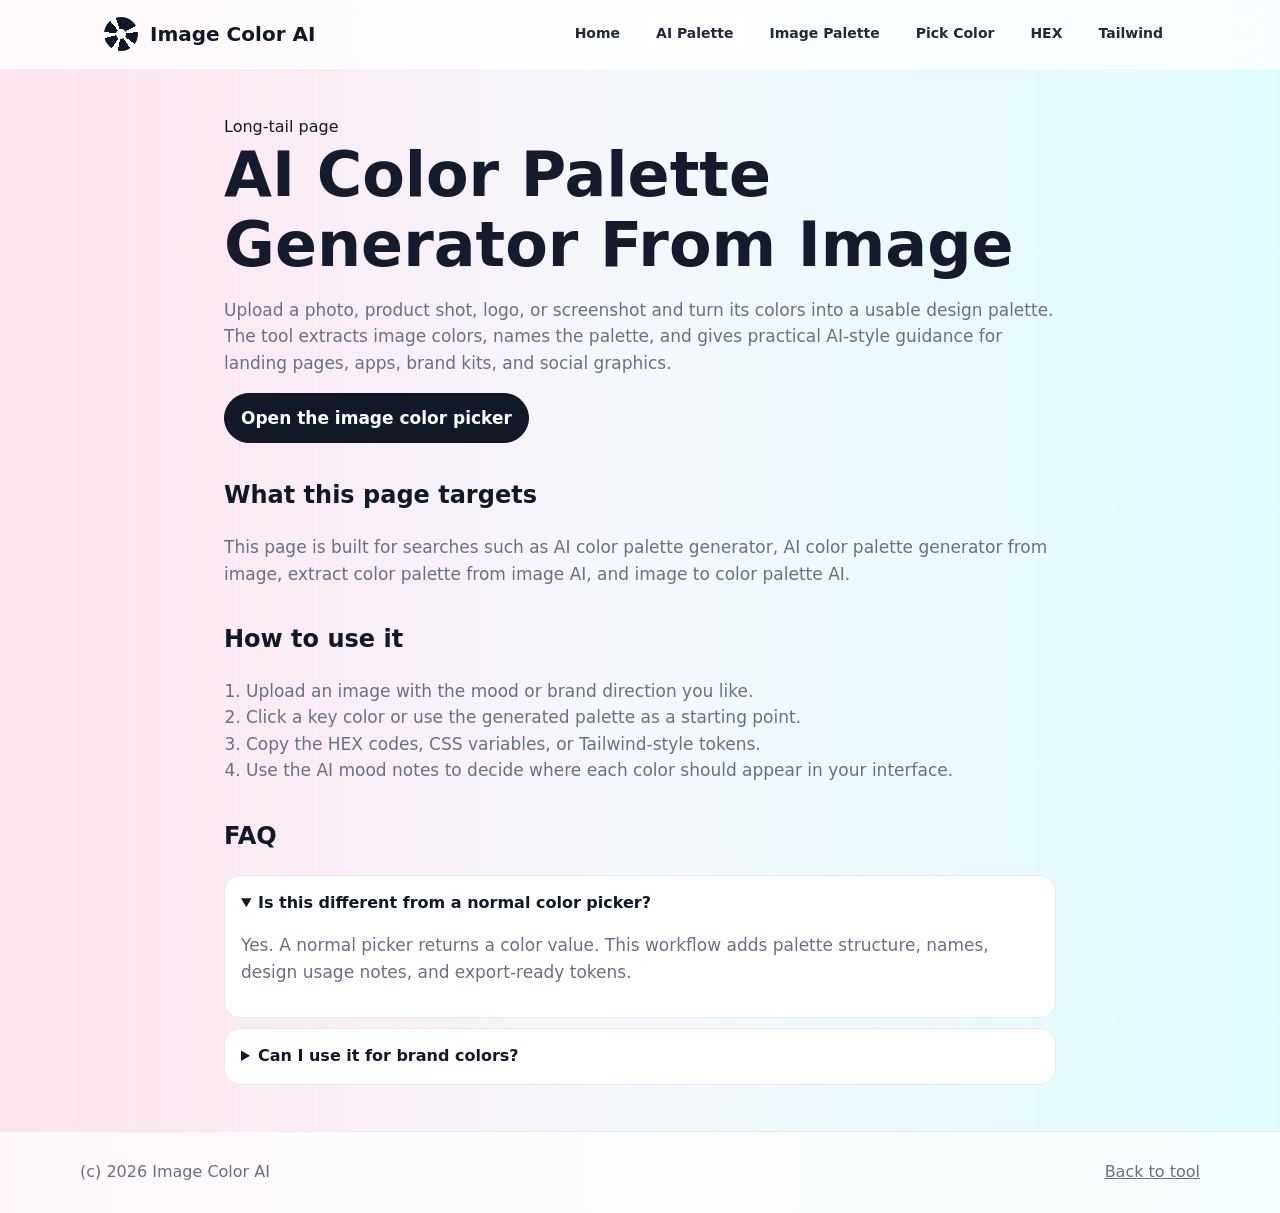
==== ai-color-palette-generator.html @ f106af61 "Initial Image Color AI static site" ====
<!doctype html>
<html lang="en">
<head>
  <meta charset="utf-8">
  <meta name="viewport" content="width=device-width, initial-scale=1">
  <title>AI Color Palette Generator From Image | Image Color AI</title>
  <meta name="description" content="Generate an AI-assisted color palette from any image, with HEX codes, color names, mood analysis, and CSS-ready design tokens.">
  <link rel="canonical" href="https://imagecolorai.com/ai-color-palette-generator.html">
  <link rel="stylesheet" href="assets/styles.css">
</head>
<body>
  <header class="site-header"><nav class="nav"><a class="brand" href="index.html"><span class="brand-mark"></span><span>Image Color AI</span></a><div class="nav-links"><a href="index.html">Home</a><a href="ai-color-palette-generator.html" aria-current="page">AI Palette</a><a href="color-palette-from-image.html">Image Palette</a><a href="pick-color-from-image.html">Pick Color</a><a href="hex-color-picker-from-image.html">HEX</a><a href="tailwind-color-palette-generator.html">Tailwind</a></div></nav></header>
  <main>
    <article class="article">
      <div class="eyebrow"><span class="dot"></span> Long-tail page</div>
      <h1>AI Color Palette Generator From Image</h1>
      <p>Upload a photo, product shot, logo, or screenshot and turn its colors into a usable design palette. The tool extracts image colors, names the palette, and gives practical AI-style guidance for landing pages, apps, brand kits, and social graphics.</p>
      <p><a class="button primary" href="index.html#tool">Open the image color picker</a></p>
      <h2>What this page targets</h2>
      <p>This page is built for searches such as AI color palette generator, AI color palette generator from image, extract color palette from image AI, and image to color palette AI.</p>
      <h2>How to use it</h2>
      <ol class="steps">
        <li>Upload an image with the mood or brand direction you like.</li>
        <li>Click a key color or use the generated palette as a starting point.</li>
        <li>Copy the HEX codes, CSS variables, or Tailwind-style tokens.</li>
        <li>Use the AI mood notes to decide where each color should appear in your interface.</li>
      </ol>
      <section class="faq">
        <h2>FAQ</h2>
        <details open><summary>Is this different from a normal color picker?</summary><p>Yes. A normal picker returns a color value. This workflow adds palette structure, names, design usage notes, and export-ready tokens.</p></details>
        <details><summary>Can I use it for brand colors?</summary><p>Yes. Upload a logo, product image, or screenshot and build a palette around the strongest color signal.</p></details>
      </section>
    </article>
  </main>
  <footer class="site-footer"><div class="footer-inner"><span>(c) <span data-year></span> Image Color AI</span><span><a href="index.html">Back to tool</a></span></div></footer>
  <script src="assets/site.js"></script>
</body>
</html>
---- assets/styles.css ----
:root {
  color-scheme: light;
  --ink: #111827;
  --muted: #687083;
  --soft: #f6f8fb;
  --line: #e7ebf1;
  --panel: #ffffff;
  --accent: #111827;
  --accent-soft: #eef3ff;
  --ai: #6d5dfc;
  --pink: #ffd8e8;
  --cyan: #d8fbff;
  --green: #dbf7dc;
  --shadow: 0 20px 70px rgba(25, 35, 54, 0.12);
}

* {
  box-sizing: border-box;
}

html {
  scroll-behavior: smooth;
}

body {
  margin: 0;
  min-height: 100vh;
  color: var(--ink);
  font-family: Inter, ui-sans-serif, system-ui, -apple-system, BlinkMacSystemFont, "Segoe UI", sans-serif;
  line-height: 1.55;
  background:
    linear-gradient(90deg, rgba(255, 216, 232, 0.74), rgba(244, 247, 251, 0.92) 48%, rgba(216, 251, 255, 0.82)),
    repeating-linear-gradient(90deg, rgba(255, 255, 255, 0.18) 0 78px, rgba(17, 24, 39, 0.035) 79px 80px);
}

a {
  color: inherit;
}

.site-header {
  position: sticky;
  top: 0;
  z-index: 20;
  background: rgba(255, 255, 255, 0.78);
  backdrop-filter: blur(18px);
  border-bottom: 1px solid rgba(255, 255, 255, 0.66);
}

.nav {
  max-width: 1120px;
  min-height: 68px;
  margin: 0 auto;
  padding: 12px 24px;
  display: flex;
  align-items: center;
  justify-content: space-between;
  gap: 18px;
}

.brand {
  display: inline-flex;
  align-items: center;
  gap: 12px;
  color: var(--ink);
  font-size: 20px;
  font-weight: 850;
  text-decoration: none;
  white-space: nowrap;
}

.brand-mark {
  position: relative;
  width: 34px;
  height: 34px;
  border-radius: 50%;
  background: conic-gradient(from 18deg, #111827, #111827 12%, #ffffff 12% 18%, #111827 18% 30%, #ffffff 30% 36%, #111827 36% 48%, #ffffff 48% 54%, #111827 54% 66%, #ffffff 66% 72%, #111827 72% 84%, #ffffff 84% 90%, #111827 90%);
}

.brand-mark::after {
  content: "";
  position: absolute;
  inset: 12px;
  border-radius: 50%;
  background: #fff;
}

.nav-links {
  display: flex;
  align-items: center;
  gap: 10px;
  justify-content: flex-end;
  white-space: nowrap;
}

.nav-links a {
  display: inline-flex;
  align-items: center;
  min-height: 40px;
  padding: 9px 13px;
  border-radius: 999px;
  color: #222938;
  font-size: 14px;
  font-weight: 700;
  text-decoration: none;
}

.nav-links a:hover,
.nav-links a[aria-current="page"] {
  background: rgba(255, 255, 255, 0.8);
}

.nav-links .nav-cta {
  color: #fff;
  background: var(--ink);
  padding-inline: 18px;
}

.nav-links .nav-cta:hover {
  background: #000;
}

.hero {
  max-width: 1120px;
  margin: 0 auto;
  padding: 230px 24px 34px;
}

.hero-center {
  max-width: 880px;
  margin: 0 auto;
  text-align: center;
}

h1 {
  margin: 0;
  color: #151b2d;
  font-size: clamp(42px, 6vw, 72px);
  line-height: 1.13;
  letter-spacing: 0;
  font-weight: 640;
}

.hero-copy {
  max-width: 740px;
  margin: 24px auto 0;
  color: #667085;
  font-size: clamp(17px, 2vw, 22px);
}

.tool-section {
  max-width: 1120px;
  margin: 0 auto;
  padding: 16px 24px 56px;
}

.tool-shell {
  overflow: hidden;
  border: 1px solid rgba(255, 255, 255, 0.82);
  border-radius: 28px;
  background: rgba(255, 255, 255, 0.88);
  box-shadow: var(--shadow);
  backdrop-filter: blur(18px);
}

.tool-top {
  min-height: 70px;
  padding: 14px 18px;
  border-bottom: 1px solid var(--line);
  display: flex;
  align-items: center;
  justify-content: space-between;
  gap: 16px;
}

.tool-tabs {
  display: flex;
  align-items: center;
  gap: 8px;
  flex-wrap: wrap;
}

.tool-tab {
  min-height: 40px;
  padding: 9px 14px;
  border: 1px solid transparent;
  border-radius: 999px;
  color: #485064;
  background: transparent;
  font-weight: 750;
  cursor: pointer;
}

.tool-tab.active {
  color: var(--ink);
  background: var(--soft);
  border-color: var(--line);
}

.safe-note {
  color: #6b7280;
  font-size: 13px;
  font-weight: 750;
}

.tool-grid {
  display: grid;
  grid-template-columns: minmax(0, 1fr) 326px;
  min-height: 560px;
}

.drop-zone {
  position: relative;
  display: grid;
  place-items: center;
  min-height: 560px;
  padding: 28px;
  overflow: hidden;
  cursor: pointer;
  background:
    radial-gradient(circle at 20% 20%, rgba(255, 216, 232, 0.75), transparent 28%),
    radial-gradient(circle at 82% 22%, rgba(216, 251, 255, 0.78), transparent 28%),
    linear-gradient(135deg, rgba(255, 255, 255, 0.8), rgba(246, 248, 251, 0.82));
}

.drop-zone input {
  position: absolute;
  width: 1px;
  height: 1px;
  opacity: 0;
  pointer-events: none;
}

.preview-wrap {
  position: relative;
  width: fit-content;
  max-width: min(92%, 760px);
  max-height: none;
  border: 1px solid rgba(17, 24, 39, 0.08);
  border-radius: 22px;
  background: #fff;
  overflow: hidden;
  box-shadow: 0 16px 38px rgba(25, 35, 54, 0.1);
  display: flex;
  align-items: center;
  justify-content: center;
}

.preview-wrap img {
  display: block;
  width: auto;
  height: auto;
  max-width: 100%;
  max-height: none;
  object-fit: contain;
  cursor: pointer;
}

.preview-wrap img[src^="data:image/svg"] {
  width: min(100%, 670px);
  height: auto;
  object-fit: cover;
  display: block;
}

.pick-marker {
  position: absolute;
  left: 50%;
  top: 50%;
  width: 22px;
  height: 22px;
  border: 3px solid #fff;
  border-radius: 999px;
  background: rgba(17, 24, 39, 0.18);
  box-shadow: 0 0 0 2px #111827, 0 8px 18px rgba(17, 24, 39, 0.24);
  transform: translate(-50%, -50%);
  pointer-events: none;
}

.drop-hint {
  position: absolute;
  left: 50%;
  bottom: 24px;
  transform: translateX(-50%);
  width: max-content;
  max-width: calc(100% - 48px);
  padding: 10px 14px;
  border: 1px solid rgba(17, 24, 39, 0.08);
  border-radius: 999px;
  color: #485064;
  background: rgba(255, 255, 255, 0.86);
  font-size: 13px;
  font-weight: 750;
  text-align: center;
  box-shadow: 0 8px 20px rgba(25, 35, 54, 0.08);
}

.panel {
  border-left: 1px solid var(--line);
  background: #fff;
  padding: 20px;
}

.panel h2 {
  margin: 0 0 14px;
  font-size: 19px;
}

.selected-color {
  height: 116px;
  border-radius: 20px;
  border: 1px solid rgba(17, 24, 39, 0.08);
  background: #2a8f70;
  box-shadow: inset 0 0 0 1px rgba(255, 255, 255, 0.16);
}

.field {
  margin-top: 14px;
}

.label {
  display: block;
  color: #798195;
  font-size: 12px;
  font-weight: 850;
  letter-spacing: 0;
  text-transform: uppercase;
}

.value-row {
  margin-top: 6px;
  display: flex;
  align-items: center;
  gap: 8px;
}

.value-row code {
  flex: 1;
  min-width: 0;
  padding: 10px 11px;
  border-radius: 12px;
  color: #111827;
  background: #f3f5f8;
  font-size: 13px;
  overflow-wrap: anywhere;
}

.copy {
  min-width: 52px;
  height: 38px;
  border: 1px solid var(--line);
  border-radius: 999px;
  color: #111827;
  background: #fff;
  cursor: pointer;
  font-weight: 800;
}

.palette {
  margin-top: 16px;
  display: grid;
  grid-template-columns: repeat(5, 1fr);
  gap: 8px;
}

.swatch {
  aspect-ratio: 1;
  border: 1px solid rgba(0, 0, 0, 0.08);
  border-radius: 14px;
  cursor: pointer;
}

.tool-actions {
  margin-top: 18px;
  display: grid;
  gap: 10px;
}

.button {
  display: inline-flex;
  align-items: center;
  justify-content: center;
  min-height: 44px;
  padding: 11px 16px;
  border: 1px solid var(--line);
  border-radius: 999px;
  color: var(--ink);
  background: #fff;
  font-weight: 850;
  text-decoration: none;
  cursor: pointer;
  white-space: nowrap;
}

.button.primary {
  border-color: #111827;
  color: #fff;
  background: #111827;
}

.upload-button {
  position: relative;
  overflow: hidden;
}

.upload-button input {
  position: absolute;
  inset: 0;
  opacity: 0;
  cursor: pointer;
}

.ai-card {
  margin-top: 14px;
  padding: 14px;
  border: 1px solid #e8eafd;
  border-radius: 18px;
  background: linear-gradient(135deg, #f7f6ff, #ffffff);
}

.ai-card h3 {
  margin: 0 0 8px;
  font-size: 14px;
}

.ai-card p {
  margin: 0;
  color: var(--muted);
  font-size: 14px;
}

.section {
  max-width: 1120px;
  margin: 0 auto;
  padding: 54px 24px;
}

.section h2 {
  margin: 0 0 12px;
  font-size: clamp(28px, 4vw, 44px);
  line-height: 1.05;
  letter-spacing: 0;
}

.section-intro {
  max-width: 760px;
  color: var(--muted);
  font-size: 18px;
}

.feature-grid,
.page-grid {
  margin-top: 24px;
  display: grid;
  grid-template-columns: repeat(3, minmax(0, 1fr));
  gap: 16px;
}

.feature,
.page-link {
  padding: 20px;
  border: 1px solid rgba(231, 235, 241, 0.92);
  border-radius: 20px;
  background: rgba(255, 255, 255, 0.86);
}

.feature h3,
.page-link h3 {
  margin: 0 0 8px;
}

.feature p,
.page-link p {
  margin: 0;
  color: var(--muted);
}

.page-link {
  text-decoration: none;
}

.page-link:hover {
  border-color: rgba(109, 93, 252, 0.28);
  box-shadow: 0 10px 30px rgba(25, 35, 54, 0.08);
}

.content-band {
  background: rgba(255, 255, 255, 0.72);
  border-top: 1px solid rgba(255, 255, 255, 0.8);
  border-bottom: 1px solid rgba(231, 235, 241, 0.92);
}

.article {
  max-width: 880px;
  margin: 0 auto;
  padding: 46px 24px;
}

.article h1 {
  font-size: clamp(38px, 5vw, 62px);
}

.article h2 {
  margin-top: 34px;
}

.article p,
.article li {
  color: var(--muted);
  font-size: 17px;
}

.steps {
  padding-left: 22px;
}

.faq details {
  border: 1px solid var(--line);
  border-radius: 16px;
  padding: 15px 16px;
  margin-top: 10px;
  background: #fff;
}

.faq summary {
  cursor: pointer;
  font-weight: 800;
}

.site-footer {
  border-top: 1px solid rgba(231, 235, 241, 0.92);
  padding: 28px 24px;
  color: var(--muted);
  background: rgba(255, 255, 255, 0.74);
}

.footer-inner {
  max-width: 1120px;
  margin: 0 auto;
  display: flex;
  justify-content: space-between;
  gap: 16px;
  flex-wrap: wrap;
}

@media (max-width: 960px) {
  .nav {
    align-items: flex-start;
    flex-direction: column;
  }

  .nav-links {
    width: 100%;
    overflow-x: auto;
    justify-content: flex-start;
    padding-bottom: 2px;
  }

  .hero {
    padding-top: 110px;
  }

  .tool-grid {
    grid-template-columns: 1fr;
  }

  .panel {
    border-left: 0;
    border-top: 1px solid var(--line);
  }

  .feature-grid,
  .page-grid {
    grid-template-columns: 1fr 1fr;
  }
}

@media (max-width: 640px) {
  .nav,
  .hero,
  .tool-section,
  .section,
  .article {
    padding-left: 16px;
    padding-right: 16px;
  }

  .brand {
    font-size: 18px;
  }

  .hero {
    padding-top: 64px;
  }

  h1 {
    font-size: clamp(36px, 12vw, 48px);
  }

  .tool-top {
    align-items: flex-start;
    flex-direction: column;
  }

  .drop-zone {
    min-height: 360px;
    padding: 18px;
  }

  .drop-hint {
    position: static;
    transform: none;
    margin-top: 14px;
    width: auto;
  }

  .feature-grid,
  .page-grid {
    grid-template-columns: 1fr;
  }
}
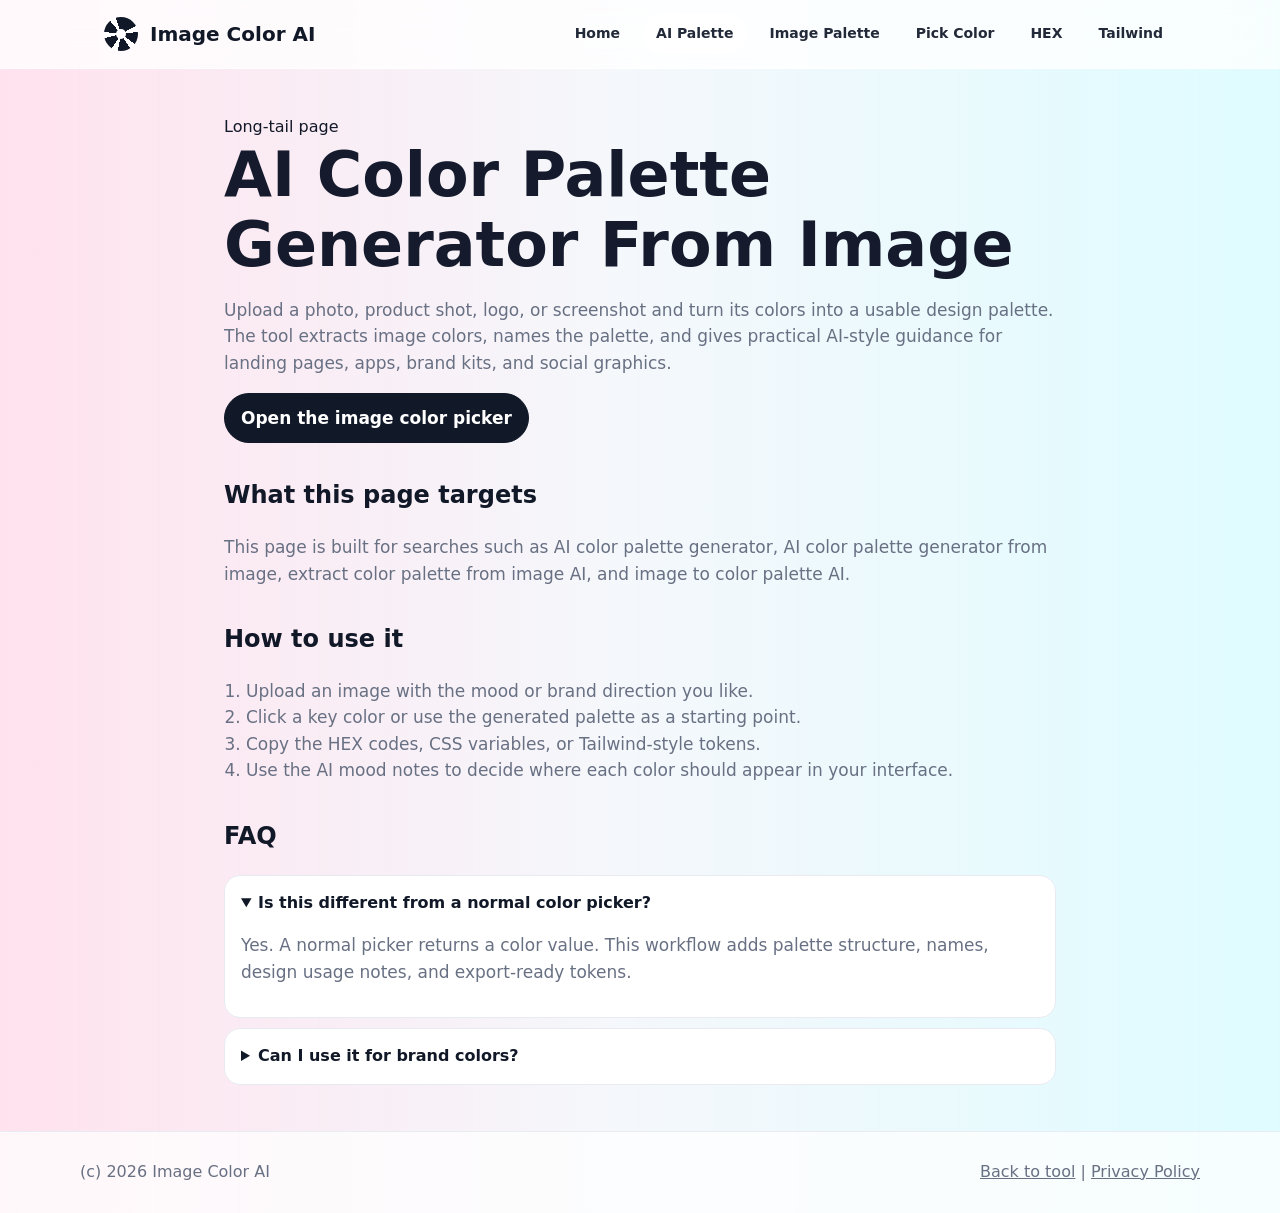
==== commit d489d3e7: "Add privacy policy page" ====
--- a/ai-color-palette-generator.html
+++ b/ai-color-palette-generator.html
@@ -32,7 +32,7 @@
       </section>
     </article>
   </main>
-  <footer class="site-footer"><div class="footer-inner"><span>(c) <span data-year></span> Image Color AI</span><span><a href="index.html">Back to tool</a></span></div></footer>
+  <footer class="site-footer"><div class="footer-inner"><span>(c) <span data-year></span> Image Color AI</span><span><a href="index.html">Back to tool</a> | <a href="privacy.html">Privacy Policy</a></span></div></footer>
   <script src="assets/site.js"></script>
 </body>
 </html>
--- a/assets/styles.css
+++ b/assets/styles.css
@@ -194,6 +194,10 @@
   color: var(--ink);
   background: var(--soft);
   border-color: var(--line);
+}
+
+.tool-tab:active {
+  transform: translateY(1px);
 }
 
 .safe-note {
@@ -362,6 +366,12 @@
   gap: 8px;
 }
 
+.palette.is-focused,
+.ai-card.is-focused {
+  outline: 3px solid rgba(109, 93, 252, 0.32);
+  outline-offset: 4px;
+}
+
 .swatch {
   aspect-ratio: 1;
   border: 1px solid rgba(0, 0, 0, 0.08);
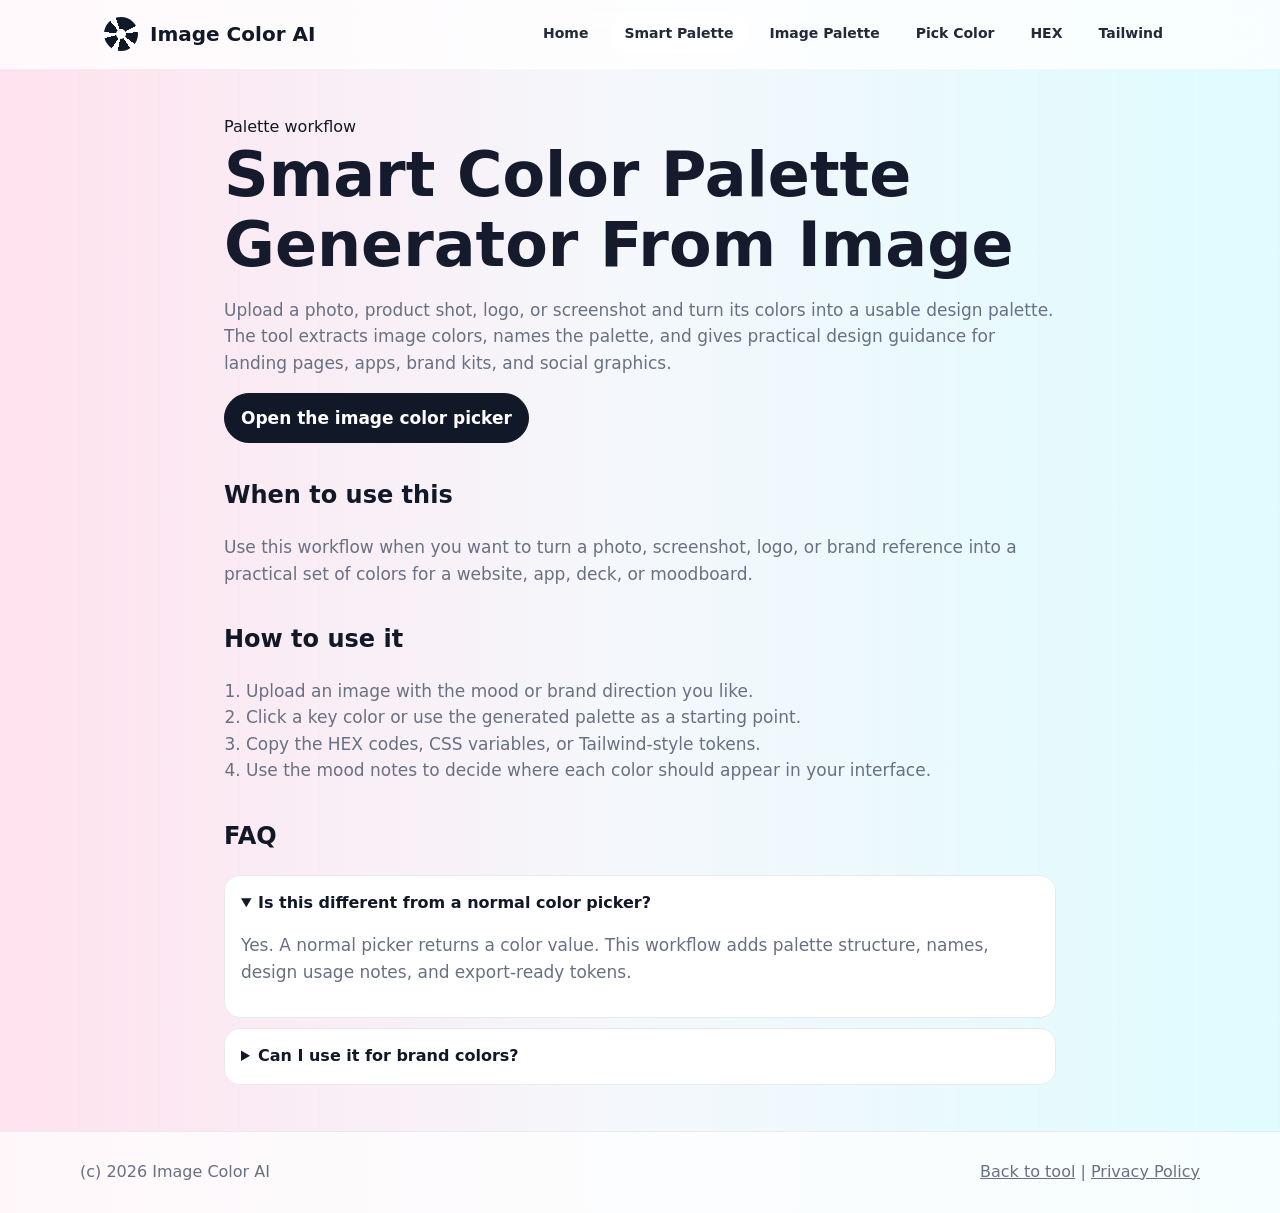
==== commit d2f23fdf: "Improve mobile layout and public copy" ====
--- a/ai-color-palette-generator.html
+++ b/ai-color-palette-generator.html
@@ -3,27 +3,31 @@
 <head>
   <meta charset="utf-8">
   <meta name="viewport" content="width=device-width, initial-scale=1">
-  <title>AI Color Palette Generator From Image | Image Color AI</title>
-  <meta name="description" content="Generate an AI-assisted color palette from any image, with HEX codes, color names, mood analysis, and CSS-ready design tokens.">
+  <title>Smart Color Palette Generator From Image | Image Color AI</title>
+  <meta name="description" content="Generate a color palette from any image, with HEX codes, color names, mood notes, and CSS-ready design tokens.">
   <link rel="canonical" href="https://imagecolorai.com/ai-color-palette-generator.html">
+  <link rel="icon" type="image/png" sizes="32x32" href="assets/favicon-32.png">
+  <link rel="apple-touch-icon" href="assets/apple-touch-icon.png">
+  <link rel="manifest" href="site.webmanifest">
+  <meta name="theme-color" content="#0C8F63">
   <link rel="stylesheet" href="assets/styles.css">
 </head>
 <body>
-  <header class="site-header"><nav class="nav"><a class="brand" href="index.html"><span class="brand-mark"></span><span>Image Color AI</span></a><div class="nav-links"><a href="index.html">Home</a><a href="ai-color-palette-generator.html" aria-current="page">AI Palette</a><a href="color-palette-from-image.html">Image Palette</a><a href="pick-color-from-image.html">Pick Color</a><a href="hex-color-picker-from-image.html">HEX</a><a href="tailwind-color-palette-generator.html">Tailwind</a></div></nav></header>
+  <header class="site-header"><nav class="nav"><a class="brand" href="index.html"><span class="brand-mark"></span><span>Image Color AI</span></a><div class="nav-links"><a href="index.html">Home</a><a href="ai-color-palette-generator.html" aria-current="page">Smart Palette</a><a href="color-palette-from-image.html">Image Palette</a><a href="pick-color-from-image.html">Pick Color</a><a href="hex-color-picker-from-image.html">HEX</a><a href="tailwind-color-palette-generator.html">Tailwind</a></div></nav></header>
   <main>
     <article class="article">
-      <div class="eyebrow"><span class="dot"></span> Long-tail page</div>
-      <h1>AI Color Palette Generator From Image</h1>
-      <p>Upload a photo, product shot, logo, or screenshot and turn its colors into a usable design palette. The tool extracts image colors, names the palette, and gives practical AI-style guidance for landing pages, apps, brand kits, and social graphics.</p>
+      <div class="eyebrow"><span class="dot"></span> Palette workflow</div>
+      <h1>Smart Color Palette Generator From Image</h1>
+      <p>Upload a photo, product shot, logo, or screenshot and turn its colors into a usable design palette. The tool extracts image colors, names the palette, and gives practical design guidance for landing pages, apps, brand kits, and social graphics.</p>
       <p><a class="button primary" href="index.html#tool">Open the image color picker</a></p>
-      <h2>What this page targets</h2>
-      <p>This page is built for searches such as AI color palette generator, AI color palette generator from image, extract color palette from image AI, and image to color palette AI.</p>
+      <h2>When to use this</h2>
+      <p>Use this workflow when you want to turn a photo, screenshot, logo, or brand reference into a practical set of colors for a website, app, deck, or moodboard.</p>
       <h2>How to use it</h2>
       <ol class="steps">
         <li>Upload an image with the mood or brand direction you like.</li>
         <li>Click a key color or use the generated palette as a starting point.</li>
         <li>Copy the HEX codes, CSS variables, or Tailwind-style tokens.</li>
-        <li>Use the AI mood notes to decide where each color should appear in your interface.</li>
+        <li>Use the mood notes to decide where each color should appear in your interface.</li>
       </ol>
       <section class="faq">
         <h2>FAQ</h2>
--- a/assets/styles.css
+++ b/assets/styles.css
@@ -20,11 +20,13 @@
 
 html {
   scroll-behavior: smooth;
+  -webkit-text-size-adjust: 100%;
 }
 
 body {
   margin: 0;
-  min-height: 100vh;
+  min-height: 100dvh;
+  overflow-x: hidden;
   color: var(--ink);
   font-family: Inter, ui-sans-serif, system-ui, -apple-system, BlinkMacSystemFont, "Segoe UI", sans-serif;
   line-height: 1.55;
@@ -90,6 +92,12 @@
   gap: 10px;
   justify-content: flex-end;
   white-space: nowrap;
+  -webkit-overflow-scrolling: touch;
+  scrollbar-width: none;
+}
+
+.nav-links::-webkit-scrollbar {
+  display: none;
 }
 
 .nav-links a {
@@ -254,9 +262,10 @@
   width: auto;
   height: auto;
   max-width: 100%;
-  max-height: none;
+  max-height: min(72vh, 760px);
   object-fit: contain;
   cursor: pointer;
+  touch-action: manipulation;
 }
 
 .preview-wrap img[src^="data:image/svg"] {
@@ -556,6 +565,7 @@
   .nav {
     align-items: flex-start;
     flex-direction: column;
+    gap: 8px;
   }
 
   .nav-links {
@@ -566,11 +576,16 @@
   }
 
   .hero {
-    padding-top: 110px;
+    padding-top: 92px;
   }
 
   .tool-grid {
     grid-template-columns: 1fr;
+    min-height: 0;
+  }
+
+  .drop-zone {
+    min-height: 480px;
   }
 
   .panel {
@@ -585,6 +600,11 @@
 }
 
 @media (max-width: 640px) {
+  body {
+    background:
+      linear-gradient(135deg, rgba(255, 216, 232, 0.72), rgba(244, 247, 251, 0.96) 52%, rgba(216, 251, 255, 0.8));
+  }
+
   .nav,
   .hero,
   .tool-section,
@@ -594,37 +614,199 @@
     padding-right: 16px;
   }
 
+  .site-header {
+    position: static;
+  }
+
+  .nav {
+    min-height: 0;
+    padding-top: 14px;
+    padding-bottom: 10px;
+  }
+
   .brand {
     font-size: 18px;
   }
 
+  .brand-mark {
+    width: 30px;
+    height: 30px;
+  }
+
   .hero {
-    padding-top: 64px;
+    padding-top: 42px;
+    padding-bottom: 22px;
   }
 
   h1 {
-    font-size: clamp(36px, 12vw, 48px);
+    font-size: clamp(34px, 10.5vw, 46px);
+    line-height: 1.08;
+  }
+
+  .hero-copy {
+    margin-top: 16px;
+    font-size: 16px;
+  }
+
+  .tool-section {
+    padding-top: 8px;
+    padding-bottom: 40px;
+  }
+
+  .tool-shell {
+    border-radius: 20px;
   }
 
   .tool-top {
     align-items: flex-start;
     flex-direction: column;
+    gap: 10px;
+    padding: 14px;
+  }
+
+  .tool-tabs {
+    width: 100%;
+    display: grid;
+    grid-template-columns: repeat(3, minmax(0, 1fr));
+    gap: 6px;
+  }
+
+  .tool-tab {
+    min-width: 0;
+    min-height: 42px;
+    padding: 8px 8px;
+    font-size: 13px;
+    line-height: 1.15;
+    text-align: center;
+    white-space: normal;
+  }
+
+  .safe-note {
+    font-size: 12px;
   }
 
   .drop-zone {
-    min-height: 360px;
-    padding: 18px;
+    min-height: auto;
+    padding: 12px;
+    align-content: center;
+    gap: 12px;
+    overflow: visible;
+  }
+
+  .preview-wrap {
+    width: 100%;
+    max-width: 100%;
+    border-radius: 16px;
+  }
+
+  .preview-wrap img {
+    width: 100%;
+    max-height: 58vh;
+  }
+
+  .pick-marker {
+    width: 20px;
+    height: 20px;
   }
 
   .drop-hint {
     position: static;
     transform: none;
-    margin-top: 14px;
-    width: auto;
+    width: 100%;
+    max-width: 100%;
+    margin-top: 0;
+    border-radius: 14px;
+    white-space: normal;
+  }
+
+  .panel {
+    padding: 16px;
+  }
+
+  .selected-color {
+    height: 88px;
+    border-radius: 16px;
+  }
+
+  .value-row {
+    align-items: stretch;
+  }
+
+  .copy {
+    min-width: 58px;
+    height: auto;
+  }
+
+  .tool-actions {
+    grid-template-columns: 1fr;
+  }
+
+  .button {
+    width: 100%;
+    min-height: 46px;
+    text-align: center;
+    white-space: normal;
+  }
+
+  .palette {
+    gap: 7px;
+  }
+
+  .swatch {
+    border-radius: 10px;
   }
 
   .feature-grid,
   .page-grid {
     grid-template-columns: 1fr;
   }
-}
+
+  .section {
+    padding-top: 38px;
+    padding-bottom: 38px;
+  }
+
+  .section-intro,
+  .article p,
+  .article li {
+    font-size: 16px;
+  }
+
+  .feature,
+  .page-link {
+    border-radius: 16px;
+    padding: 16px;
+  }
+
+  .footer-inner {
+    flex-direction: column;
+  }
+}
+
+@media (max-width: 380px) {
+  .nav,
+  .hero,
+  .tool-section,
+  .section,
+  .article {
+    padding-left: 12px;
+    padding-right: 12px;
+  }
+
+  .brand {
+    font-size: 16px;
+  }
+
+  .tool-tab {
+    font-size: 12px;
+  }
+
+  .value-row {
+    flex-direction: column;
+  }
+
+  .copy {
+    width: 100%;
+    min-height: 40px;
+  }
+}
